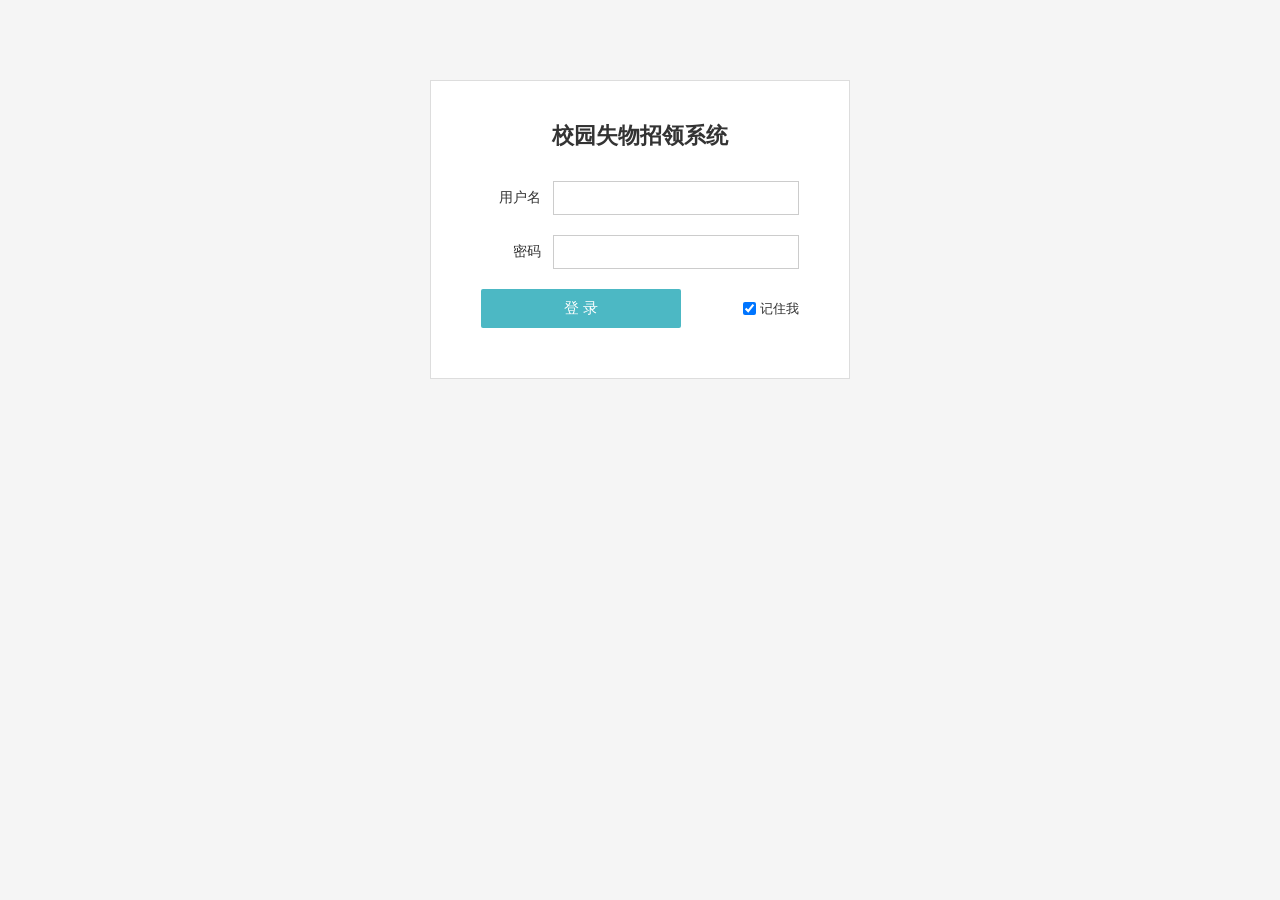
==== frontend/index.html @ 3dfe8f0b "部分完成代码" ====
<!DOCTYPE html>
<html lang="zh-CN">
<head>
  <meta charset="UTF-8" />
  <meta name="viewport" content="width=device-width, initial-scale=1.0" />
  <title>校园失物招领系统</title>
  <link rel="stylesheet" href="./style.css" />
</head>
<body>
  <div id="app"></div>
  <script src="./api.js"></script>
  <script src="./router.js"></script>
  <script src="./layout.js"></script>
  <script src="./pages/login.js"></script>
  <script src="./pages/list.js"></script>
  <script src="./pages/detail.js"></script>
  <script src="./pages/publish.js"></script>
  <script src="./pages/myItems.js"></script>
  <script src="./pages/myClaims.js"></script>
  <script src="./pages/admin.js"></script>
  <script src="./pages/superAdmin.js"></script>
  <script src="./app.js"></script>
</body>
</html>
---- frontend/style.css ----
* { box-sizing: border-box; margin: 0; padding: 0; }
body { font-family: 'Microsoft YaHei', Arial, sans-serif; background: #fff; color: #333; min-height: 100vh; }

/* ---- Top bar (user info + logout) ---- */
.topbar { padding: 10px 20px; font-size: 14px; border-bottom: 1px solid #e0e0e0; }
.topbar .logout { color: #4cb8c4; cursor: pointer; margin-left: 16px; text-decoration: none; }
.topbar .logout:hover { text-decoration: underline; }

/* ---- Layout: sidebar + main ---- */
.layout { display: flex; min-height: calc(100vh - 42px); }

.sidebar { width: 110px; flex-shrink: 0; padding-top: 10px; border-right: 1px solid #e8e8e8; }
.sidebar .nav-item {
  display: block; width: 100%; padding: 14px 0; text-align: center;
  font-size: 14px; color: #333; background: #e8e8e8; border: none;
  cursor: pointer; margin-bottom: 6px; border-left: 4px solid transparent;
}
.sidebar .nav-item:hover { background: #d8d8d8; }
.sidebar .nav-item.active { background: #4cb8c4; color: #fff; border-left-color: #4cb8c4; }

.main { flex: 1; padding: 20px 30px; overflow-y: auto; }

/* ---- Login page ---- */
.login-page { display: flex; justify-content: center; align-items: flex-start; padding-top: 80px; min-height: 100vh; background: #f5f5f5; }
.login-box { background: #fff; border: 1px solid #ddd; padding: 40px 50px; width: 420px; }
.login-box h2 { text-align: center; font-size: 22px; margin-bottom: 30px; color: #333; }
.login-row { display: flex; align-items: center; margin-bottom: 20px; }
.login-row label { width: 60px; font-size: 14px; text-align: right; margin-right: 12px; }
.login-row input { flex: 1; padding: 8px 10px; border: 1px solid #ccc; font-size: 14px; }
.login-actions { display: flex; align-items: center; justify-content: space-between; margin-top: 20px; }
.btn-login { background: #4cb8c4; color: #fff; border: none; padding: 10px 0; width: 200px; font-size: 15px; cursor: pointer; border-radius: 2px; }
.btn-login:hover { background: #3aa8b4; }
.remember { display: flex; align-items: center; gap: 4px; font-size: 13px; }
.remember input { width: auto; }

/* ---- Change password page ---- */
.changepwd-page { display: flex; justify-content: center; align-items: flex-start; padding-top: 40px; min-height: 100vh; background: #f5f5f5; }
.changepwd-box { background: #fff; border: 1px solid #ddd; padding: 40px 50px; width: 500px; position: relative; }
.changepwd-box h2 { text-align: center; font-size: 22px; margin-bottom: 30px; }
.changepwd-box .exit-icon { position: absolute; top: 16px; right: 16px; font-size: 24px; cursor: pointer; }

/* ---- Buttons ---- */
.btn-primary { background: #4cb8c4; color: #fff; border: none; padding: 10px 40px; font-size: 14px; cursor: pointer; border-radius: 2px; }
.btn-primary:hover { background: #3aa8b4; }
.btn-outline { background: #fff; color: #333; border: 1px solid #ccc; padding: 8px 24px; font-size: 13px; cursor: pointer; }
.btn-outline:hover { background: #f5f5f5; }
.btn-danger { background: #fff; color: #333; border: 1px solid #ccc; padding: 6px 16px; font-size: 12px; cursor: pointer; }
.btn-danger:hover { background: #f0f0f0; }
.btn-sm { padding: 6px 14px; font-size: 12px; border: 1px solid #ccc; background: #fff; cursor: pointer; }
.btn-sm:hover { background: #f0f0f0; }

/* ---- Tab bar ---- */
.tab-bar { display: flex; gap: 0; margin-bottom: 20px; justify-content: center; }
.tab-btn { padding: 10px 30px; font-size: 14px; cursor: pointer; border: 1px solid #ccc; background: #fff; color: #333; }
.tab-btn.active { background: #4cb8c4; color: #fff; border-color: #4cb8c4; }

/* ---- Filter bar ---- */
.filter-bar { display: flex; gap: 8px; margin-bottom: 16px; flex-wrap: wrap; align-items: center; font-size: 13px; }
.filter-bar label { margin-right: 2px; }
.filter-bar select, .filter-bar input { padding: 4px 8px; border: 1px solid #ccc; font-size: 13px; }
.filter-bar input[type="text"] { width: 120px; }
.search-icon { font-size: 18px; cursor: pointer; margin-left: 4px; }

/* ---- Item card (list view like design) ---- */
.item-card-row {
  border: 1px solid #ddd; padding: 16px 20px; margin-bottom: 12px;
  display: flex; gap: 20px; position: relative; cursor: pointer;
}
.item-card-row:hover { background: #fafafa; }
.item-card-row .card-left { flex: 1; }
.item-card-row .card-right-wrap { display: flex; flex-direction: column; align-items: flex-end; gap: 6px; }
.card-images { display: flex; gap: 12px; }
.card-images img { width: 100px; height: 80px; object-fit: cover; border: 1px solid #ddd; background: #f0f0f0; }
.card-images .img-placeholder { width: 100px; height: 80px; background: #e8e8e8; display: flex; align-items: center; justify-content: center; color: #aaa; font-size: 12px; }
.item-type-label { font-weight: 700; font-size: 14px; margin-bottom: 6px; }
.item-status { font-weight: 700; font-size: 15px; text-align: center; }
.item-info { font-size: 13px; line-height: 1.8; }
.item-info span { margin-right: 8px; }
.card-time { font-size: 12px; color: #888; text-align: right; }

/* ---- Detail page ---- */
.detail-page { max-width: 900px; }
.detail-page .back-arrow { font-size: 28px; cursor: pointer; margin-bottom: 10px; display: inline-block; }
.detail-header { display: flex; justify-content: space-between; margin-bottom: 10px; }
.detail-box { border: 1px solid #ddd; padding: 20px; }
.detail-box .info-line { font-size: 14px; line-height: 2; }
.detail-box .info-line b { margin-right: 8px; }
.detail-images { display: flex; gap: 16px; margin-top: 16px; flex-wrap: wrap; }
.detail-images img { width: 200px; height: 160px; object-fit: cover; border: 1px solid #ddd; }
.detail-images .img-placeholder { width: 200px; height: 160px; background: #e8e8e8; }
.reject-box { background: #fff3cd; padding: 10px; margin-left: 20px; font-size: 13px; }

/* ---- Publish form ---- */
.publish-form { max-width: 600px; }
.publish-form .back-arrow { font-size: 28px; cursor: pointer; margin-bottom: 10px; display: inline-block; }
.form-group { margin-bottom: 16px; }
.form-group label { display: block; font-size: 14px; font-weight: 700; margin-bottom: 6px; }
.form-group label .req { color: red; }
.form-group input, .form-group select, .form-group textarea {
  width: 280px; padding: 8px 10px; border: 1px solid #ccc; font-size: 14px;
}
.form-group textarea { width: 380px; min-height: 150px; resize: vertical; }
.form-actions { display: flex; gap: 20px; margin-top: 20px; }
.upload-area { width: 80px; height: 80px; border: 1px dashed #ccc; display: flex; align-items: center; justify-content: center; font-size: 28px; color: #aaa; cursor: pointer; background: #f8f8f8; }

/* ---- Publish choose page ---- */
.choose-box { border: 1px solid #ddd; padding: 60px 40px; max-width: 600px; margin: 40px auto; text-align: center; }
.choose-box h2 { margin-bottom: 40px; font-size: 20px; }
.choose-btn { display: block; width: 360px; margin: 0 auto 20px; padding: 14px; background: #4cb8c4; color: #fff; border: none; font-size: 16px; cursor: pointer; border-radius: 2px; }
.choose-btn:hover { background: #3aa8b4; }

/* ---- Pager ---- */
.pager { display: flex; justify-content: center; align-items: center; gap: 4px; margin-top: 20px; padding-bottom: 20px; }
.pager button, .pager span.pg-num {
  padding: 4px 10px; border: 1px solid #ccc; background: #fff; cursor: pointer; font-size: 13px;
}
.pager span.pg-num.active { border-color: #4cb8c4; color: #4cb8c4; }
.pager .pg-arrow { font-size: 16px; }

/* ---- Announcement card ---- */
.anno-card { border: 1px solid #ddd; padding: 16px 20px; margin-bottom: 12px; position: relative; }
.anno-card h3 { font-size: 16px; text-align: center; margin-bottom: 8px; }
.anno-card p { font-size: 14px; line-height: 1.6; }
.anno-card .anno-time { font-size: 12px; color: #888; text-align: right; margin-top: 6px; }
.anno-card .card-dots { position: absolute; top: 10px; right: 10px; }

/* ---- Admin review card ---- */
.review-card { border: 1px solid #4cb8c4; padding: 20px; margin-bottom: 16px; }
.review-card .info-line { font-size: 13px; line-height: 1.8; }
.review-images { display: flex; gap: 12px; margin: 12px 0; }
.review-images img, .review-images .img-placeholder { width: 140px; height: 110px; object-fit: cover; border: 1px solid #ddd; background: #e8e8e8; }
.review-actions { display: flex; gap: 30px; justify-content: center; margin-top: 12px; }

/* ---- Manage item card ---- */
.manage-card { border: 1px solid #ddd; padding: 16px 20px; margin-bottom: 16px; }
.manage-card .days-info { background: #f5f5f5; padding: 8px 12px; margin-top: 8px; font-size: 13px; }
.manage-card .manage-actions { text-align: right; margin-top: 8px; }

.item-actions { display: flex; justify-content: flex-end; margin: -4px 0 14px; padding-right: 10px; }
.complaint-card { border: 1px solid #ddd; padding: 16px 20px; margin-bottom: 16px; }
.complaint-main { display: flex; gap: 20px; align-items: flex-start; }
.complaint-info { font-size: 13px; line-height: 1.8; flex: 1; }
.complaint-images { display: flex; gap: 12px; flex-wrap: wrap; }
.complaint-images img, .complaint-images .img-placeholder { width: 120px; height: 90px; object-fit: cover; border: 1px solid #ddd; background: #e8e8e8; display: flex; align-items: center; justify-content: center; color: #aaa; font-size: 12px; }
.complaint-actions { display: flex; gap: 60px; justify-content: center; margin-top: 12px; }
.notify-card { border: 1px solid #ddd; padding: 16px 20px; margin-bottom: 12px; }
.notify-content { font-size: 14px; line-height: 1.8; }
.notify-time { font-size: 12px; color: #888; text-align: right; margin-top: 8px; }
.param-card { border: 1px solid #ddd; padding: 16px 20px; margin-bottom: 16px; display: flex; justify-content: space-between; align-items: center; }
.param-left { max-width: 70%; }
.param-title { font-weight: bold; margin-bottom: 6px; }

/* ---- Stats ---- */
.stats-box { background: #e8e8e8; padding: 20px; margin-bottom: 20px; }
.stats-box p { font-size: 14px; line-height: 2; }
.stats-charts { display: grid; grid-template-columns: 1fr 1fr; gap: 20px; }
.chart-placeholder { background: #e8e8e8; padding: 20px; min-height: 200px; text-align: center; font-size: 14px; color: #666; }

/* ---- Account list ---- */
.account-card { border: 1px solid #ddd; padding: 16px 20px; margin-bottom: 12px; display: flex; justify-content: space-between; align-items: center; }
.account-card .account-info { font-size: 14px; line-height: 1.8; }
.account-card .account-info b { margin-right: 8px; }

/* ---- Modal ---- */
.modal-overlay { position: fixed; top: 0; left: 0; right: 0; bottom: 0; background: rgba(0,0,0,.3); display: flex; justify-content: center; align-items: center; z-index: 100; }
.modal-overlay.hidden { display: none; }
.modal-box { background: #fff; border: 1px solid #ddd; padding: 30px; min-width: 360px; position: relative; }
.modal-box h3 { text-align: center; margin-bottom: 20px; font-size: 18px; }
.modal-box .close-btn { position: absolute; top: 10px; right: 14px; font-size: 22px; cursor: pointer; }
.modal-row { display: flex; align-items: center; margin-bottom: 14px; }
.modal-row label { width: 70px; font-size: 14px; font-weight: 700; text-align: right; margin-right: 10px; }
.modal-row input, .modal-row select { flex: 1; padding: 6px 8px; border: 1px solid #ccc; font-size: 14px; }

/* ---- Messages ---- */
.msg { margin-top: 10px; font-size: 13px; }
.msg-ok { color: #27ae60; }
.msg-err { color: #e74c3c; }
.empty { text-align: center; color: #aaa; padding: 40px 0; }
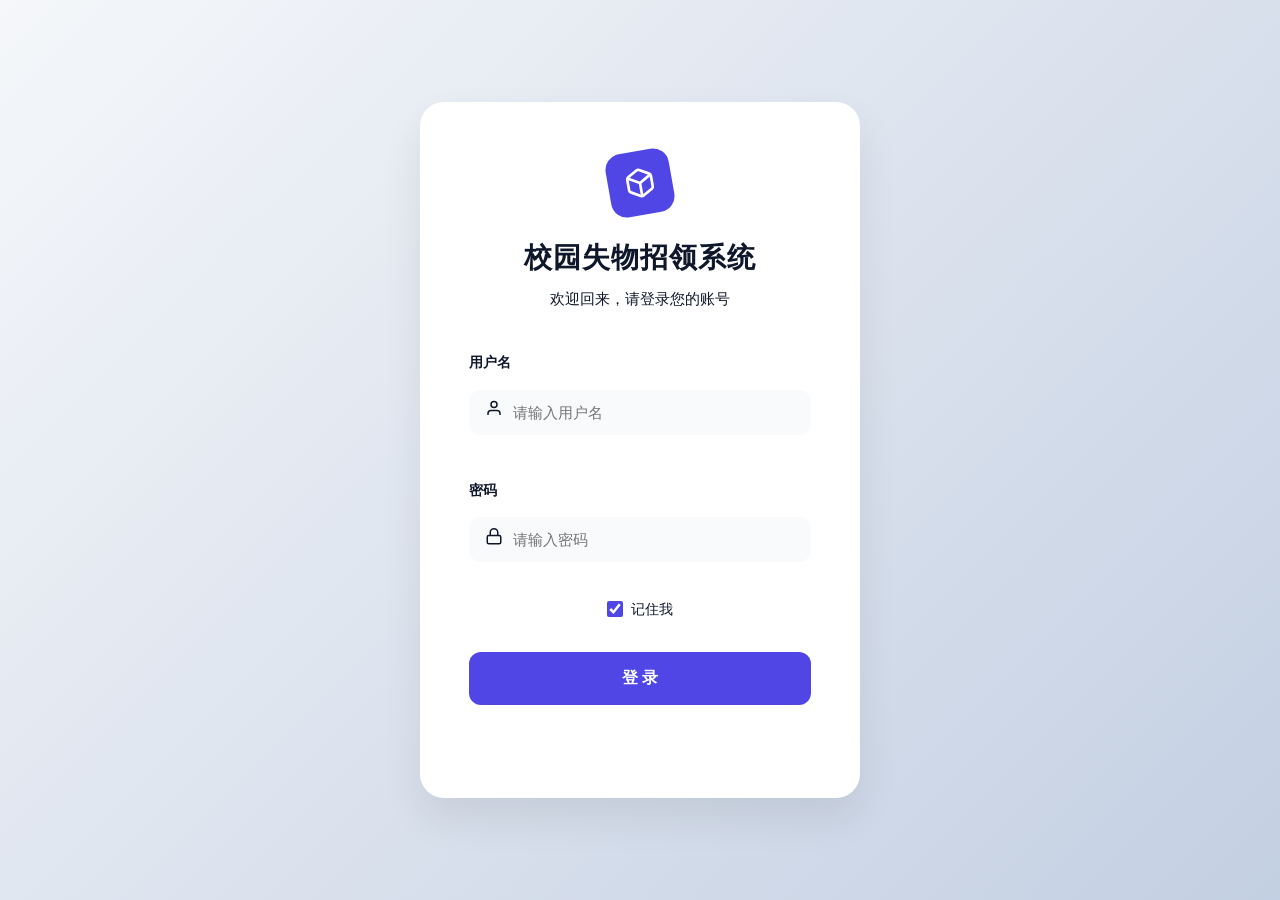
==== commit 51ee0087: "ui优化" ====
--- a/frontend/index.html
+++ b/frontend/index.html
@@ -4,6 +4,9 @@
   <meta charset="UTF-8" />
   <meta name="viewport" content="width=device-width, initial-scale=1.0" />
   <title>校园失物招领系统</title>
+  <link rel="preconnect" href="https://fonts.googleapis.com">
+  <link rel="preconnect" href="https://fonts.gstatic.com" crossorigin>
+  <link href="https://fonts.googleapis.com/css2?family=Inter:wght@400;500;600;700&display=swap" rel="stylesheet">
   <link rel="stylesheet" href="./style.css" />
 </head>
 <body>
--- a/frontend/style.css
+++ b/frontend/style.css
@@ -1,178 +1,1000 @@
+/* Modern UI/UX Pro Max Styles */
+:root {
+  --primary: #4f46e5; /* Indigo 600 */
+  --primary-hover: #4338ca; /* Indigo 700 */
+  --primary-light: #e0e7ff; /* Indigo 100 */
+  --bg-color: #f8fafc; /* Slate 50 */
+  --surface: #ffffff;
+  --text-main: #0f172a; /* Slate 900 */
+  --text-muted: #64748b; /* Slate 500 */
+  --border: #e2e8f0; /* Slate 200 */
+  --danger: #ef4444;
+  --danger-hover: #dc2626;
+  --success: #10b981;
+  --warning: #f59e0b;
+  --radius-sm: 6px;
+  --radius-md: 12px;
+  --radius-lg: 16px;
+  --shadow-sm: 0 1px 2px 0 rgb(0 0 0 / 0.05);
+  --shadow-md: 0 4px 6px -1px rgb(0 0 0 / 0.1), 0 2px 4px -2px rgb(0 0 0 / 0.1);
+  --shadow-lg: 0 10px 15px -3px rgb(0 0 0 / 0.1), 0 4px 6px -4px rgb(0 0 0 / 0.1);
+  --transition: all 0.2s cubic-bezier(0.4, 0, 0.2, 1);
+  --font-sans: 'Inter', 'Microsoft YaHei', -apple-system, BlinkMacSystemFont, sans-serif;
+}
+
 * { box-sizing: border-box; margin: 0; padding: 0; }
-body { font-family: 'Microsoft YaHei', Arial, sans-serif; background: #fff; color: #333; min-height: 100vh; }
-
-/* ---- Top bar (user info + logout) ---- */
-.topbar { padding: 10px 20px; font-size: 14px; border-bottom: 1px solid #e0e0e0; }
-.topbar .logout { color: #4cb8c4; cursor: pointer; margin-left: 16px; text-decoration: none; }
-.topbar .logout:hover { text-decoration: underline; }
-
-/* ---- Layout: sidebar + main ---- */
-.layout { display: flex; min-height: calc(100vh - 42px); }
-
-.sidebar { width: 110px; flex-shrink: 0; padding-top: 10px; border-right: 1px solid #e8e8e8; }
+body { 
+  font-family: var(--font-sans); 
+  background: var(--bg-color);
+  background-image: radial-gradient(at 0% 0%, hsla(253,16%,7%,0.03) 0, transparent 50%), radial-gradient(at 50% 0%, hsla(225,39%,30%,0.03) 0, transparent 50%), radial-gradient(at 100% 0%, hsla(339,49%,30%,0.03) 0, transparent 50%);
+  color: var(--text-main); 
+  min-height: 100vh; 
+  line-height: 1.6;
+  -webkit-font-smoothing: antialiased;
+}
+
+/* ---- Top bar ---- */
+.topbar { 
+  padding: 16px 32px; 
+  font-size: 15px; 
+  background: rgba(255, 255, 255, 0.8);
+  backdrop-filter: blur(12px);
+  -webkit-backdrop-filter: blur(12px);
+  border-bottom: 1px solid var(--border); 
+  display: flex;
+  justify-content: flex-end;
+  align-items: center;
+  box-shadow: var(--shadow-sm);
+  position: sticky;
+  top: 0;
+  z-index: 40;
+}
+.topbar .logout { 
+  color: var(--danger); 
+  cursor: pointer; 
+  margin-left: 24px; 
+  text-decoration: none; 
+  font-weight: 500;
+  transition: var(--transition);
+  padding: 6px 12px;
+  border-radius: var(--radius-sm);
+}
+.topbar .logout:hover { 
+  background: #fee2e2;
+}
+
+/* ---- Layout ---- */
+.layout { display: flex; min-height: calc(100vh - 57px); }
+
+.sidebar { 
+  width: 240px; 
+  flex-shrink: 0; 
+  padding: 24px 16px; 
+  background: var(--surface);
+  border-right: 1px solid var(--border); 
+  display: flex;
+  flex-direction: column;
+  gap: 8px;
+}
 .sidebar .nav-item {
-  display: block; width: 100%; padding: 14px 0; text-align: center;
-  font-size: 14px; color: #333; background: #e8e8e8; border: none;
-  cursor: pointer; margin-bottom: 6px; border-left: 4px solid transparent;
-}
-.sidebar .nav-item:hover { background: #d8d8d8; }
-.sidebar .nav-item.active { background: #4cb8c4; color: #fff; border-left-color: #4cb8c4; }
-
-.main { flex: 1; padding: 20px 30px; overflow-y: auto; }
+  display: flex; 
+  align-items: center;
+  width: 100%; 
+  padding: 14px 18px; 
+  text-align: left;
+  font-size: 15px; 
+  font-weight: 600;
+  color: var(--text-muted); 
+  background: transparent; 
+  border: none;
+  border-radius: var(--radius-md);
+  cursor: pointer; 
+  transition: all 0.2s ease;
+}
+.sidebar .nav-item:hover { 
+  background: var(--bg-color); 
+  color: var(--text-main);
+  transform: translateX(4px);
+}
+.sidebar .nav-item.active { 
+  background: var(--primary-light); 
+  color: var(--primary); 
+  box-shadow: inset 3px 0 0 var(--primary);
+}
+
+.main { 
+  flex: 1; 
+  padding: 32px 48px; 
+  overflow-y: auto; 
+  max-width: 1200px;
+  margin: 0 auto;
+  width: 100%;
+  animation: fadeIn 0.4s ease-out;
+}
+
+@keyframes fadeIn {
+  from { opacity: 0; transform: translateY(8px); }
+  to { opacity: 1; transform: translateY(0); }
+}
 
 /* ---- Login page ---- */
-.login-page { display: flex; justify-content: center; align-items: flex-start; padding-top: 80px; min-height: 100vh; background: #f5f5f5; }
-.login-box { background: #fff; border: 1px solid #ddd; padding: 40px 50px; width: 420px; }
-.login-box h2 { text-align: center; font-size: 22px; margin-bottom: 30px; color: #333; }
-.login-row { display: flex; align-items: center; margin-bottom: 20px; }
-.login-row label { width: 60px; font-size: 14px; text-align: right; margin-right: 12px; }
-.login-row input { flex: 1; padding: 8px 10px; border: 1px solid #ccc; font-size: 14px; }
-.login-actions { display: flex; align-items: center; justify-content: space-between; margin-top: 20px; }
-.btn-login { background: #4cb8c4; color: #fff; border: none; padding: 10px 0; width: 200px; font-size: 15px; cursor: pointer; border-radius: 2px; }
-.btn-login:hover { background: #3aa8b4; }
-.remember { display: flex; align-items: center; gap: 4px; font-size: 13px; }
-.remember input { width: auto; }
-
-/* ---- Change password page ---- */
-.changepwd-page { display: flex; justify-content: center; align-items: flex-start; padding-top: 40px; min-height: 100vh; background: #f5f5f5; }
-.changepwd-box { background: #fff; border: 1px solid #ddd; padding: 40px 50px; width: 500px; position: relative; }
-.changepwd-box h2 { text-align: center; font-size: 22px; margin-bottom: 30px; }
-.changepwd-box .exit-icon { position: absolute; top: 16px; right: 16px; font-size: 24px; cursor: pointer; }
+.login-page, .changepwd-page { 
+  display: flex; 
+  justify-content: center; 
+  align-items: center; 
+  min-height: 100vh; 
+  background: radial-gradient(circle at 50% 0%, #e0e7ff 0%, #f8fafc 60%);
+}
+.login-box, .changepwd-box { 
+  background: rgba(255, 255, 255, 0.9); 
+  backdrop-filter: blur(16px);
+  -webkit-backdrop-filter: blur(16px);
+  border: 1px solid rgba(255, 255, 255, 0.5); 
+  padding: 48px; 
+  width: 100%;
+  max-width: 440px; 
+  border-radius: 24px;
+  box-shadow: 0 25px 50px -12px rgba(0, 0, 0, 0.1), 0 0 0 1px rgba(0,0,0,0.02);
+  position: relative;
+  animation: scaleUp 0.5s cubic-bezier(0.16, 1, 0.3, 1) forwards;
+}
+
+@keyframes scaleUp {
+  from { opacity: 0; transform: scale(0.95) translateY(10px); }
+  to { opacity: 1; transform: scale(1) translateY(0); }
+}
+
+.login-box h2, .changepwd-box h2 { 
+  text-align: center; 
+  font-size: 32px; 
+  font-weight: 800;
+  margin-bottom: 32px; 
+  color: var(--text-main); 
+  letter-spacing: -0.03em;
+}
+.login-row { 
+  display: flex; 
+  flex-direction: column; 
+  margin-bottom: 20px; 
+}
+.login-row label { 
+  font-size: 14px; 
+  font-weight: 500;
+  margin-bottom: 8px; 
+  color: var(--text-main);
+}
+.login-row input { 
+  width: 100%; 
+  padding: 12px 16px; 
+  border: 1px solid var(--border); 
+  border-radius: var(--radius-sm);
+  font-size: 15px; 
+  transition: var(--transition);
+  outline: none;
+}
+.login-row input:focus {
+  border-color: var(--primary);
+  box-shadow: 0 0 0 3px var(--primary-light);
+}
+.login-actions { 
+  display: flex; 
+  flex-direction: column;
+  gap: 16px;
+  margin-top: 32px; 
+}
+.btn-login { 
+  background: var(--primary); 
+  color: #fff; 
+  border: none; 
+  padding: 14px; 
+  width: 100%; 
+  font-size: 16px; 
+  font-weight: 600;
+  cursor: pointer; 
+  border-radius: var(--radius-sm); 
+  transition: var(--transition);
+  box-shadow: var(--shadow-sm);
+}
+.btn-login:hover { 
+  background: var(--primary-hover); 
+  transform: translateY(-1px);
+  box-shadow: var(--shadow-md);
+}
+.remember { 
+  display: flex; 
+  align-items: center; 
+  gap: 8px; 
+  font-size: 14px; 
+  color: var(--text-muted);
+}
+.remember input { 
+  width: 16px;
+  height: 16px;
+  accent-color: var(--primary);
+  cursor: pointer;
+}
+
+.changepwd-box .exit-icon { 
+  position: absolute; 
+  top: 20px; 
+  right: 20px; 
+  font-size: 24px; 
+  cursor: pointer; 
+  color: var(--text-muted);
+  transition: var(--transition);
+}
+.changepwd-box .exit-icon:hover {
+  color: var(--text-main);
+}
 
 /* ---- Buttons ---- */
-.btn-primary { background: #4cb8c4; color: #fff; border: none; padding: 10px 40px; font-size: 14px; cursor: pointer; border-radius: 2px; }
-.btn-primary:hover { background: #3aa8b4; }
-.btn-outline { background: #fff; color: #333; border: 1px solid #ccc; padding: 8px 24px; font-size: 13px; cursor: pointer; }
-.btn-outline:hover { background: #f5f5f5; }
-.btn-danger { background: #fff; color: #333; border: 1px solid #ccc; padding: 6px 16px; font-size: 12px; cursor: pointer; }
-.btn-danger:hover { background: #f0f0f0; }
-.btn-sm { padding: 6px 14px; font-size: 12px; border: 1px solid #ccc; background: #fff; cursor: pointer; }
-.btn-sm:hover { background: #f0f0f0; }
+.btn-primary { 
+  background: var(--primary); 
+  color: #fff; 
+  border: none; 
+  padding: 12px 28px; 
+  font-size: 15px; 
+  font-weight: 600;
+  cursor: pointer; 
+  border-radius: var(--radius-md); 
+  transition: all 0.2s ease;
+  box-shadow: 0 2px 4px rgba(79, 70, 229, 0.2);
+}
+.btn-primary:hover { 
+  background: var(--primary-hover); 
+  transform: translateY(-2px);
+  box-shadow: 0 4px 8px rgba(79, 70, 229, 0.3);
+}
+.btn-primary:active {
+  transform: translateY(0);
+  box-shadow: 0 2px 4px rgba(79, 70, 229, 0.2);
+}
+.btn-outline { 
+  background: var(--surface); 
+  color: var(--text-main); 
+  border: 1px solid var(--border); 
+  padding: 12px 28px; 
+  font-size: 15px; 
+  font-weight: 600;
+  cursor: pointer; 
+  border-radius: var(--radius-md);
+  transition: all 0.2s ease;
+  box-shadow: var(--shadow-sm);
+}
+.btn-outline:hover { 
+  background: var(--bg-color); 
+  border-color: #cbd5e1;
+  transform: translateY(-1px);
+  box-shadow: var(--shadow-md);
+}
+.btn-outline:active {
+  transform: translateY(0);
+  box-shadow: var(--shadow-sm);
+}
+.btn-danger { 
+  background: var(--surface); 
+  color: var(--danger); 
+  border: 1px solid var(--danger); 
+  padding: 10px 20px; 
+  font-size: 14px; 
+  font-weight: 600;
+  cursor: pointer; 
+  border-radius: var(--radius-md);
+  transition: all 0.2s ease;
+}
+.btn-danger:hover { 
+  background: var(--danger); 
+  color: #fff;
+  transform: translateY(-1px);
+  box-shadow: 0 4px 6px rgba(239, 68, 68, 0.2);
+}
+.btn-sm { 
+  padding: 8px 16px; 
+  font-size: 13px; 
+  font-weight: 600;
+  border: 1px solid var(--border); 
+  background: var(--surface); 
+  border-radius: var(--radius-md);
+  cursor: pointer; 
+  transition: all 0.2s ease;
+  box-shadow: var(--shadow-sm);
+}
+.btn-sm:hover { 
+  background: var(--bg-color); 
+  border-color: #cbd5e1;
+  transform: translateY(-1px);
+  box-shadow: var(--shadow-md);
+}
 
 /* ---- Tab bar ---- */
-.tab-bar { display: flex; gap: 0; margin-bottom: 20px; justify-content: center; }
-.tab-btn { padding: 10px 30px; font-size: 14px; cursor: pointer; border: 1px solid #ccc; background: #fff; color: #333; }
-.tab-btn.active { background: #4cb8c4; color: #fff; border-color: #4cb8c4; }
+.tab-bar { 
+  display: flex; 
+  gap: 8px; 
+  margin-bottom: 32px; 
+  border-bottom: 1px solid var(--border);
+  padding-bottom: 1px;
+}
+.tab-btn { 
+  padding: 12px 24px; 
+  font-size: 15px; 
+  font-weight: 500;
+  cursor: pointer; 
+  border: none; 
+  background: transparent; 
+  color: var(--text-muted); 
+  border-bottom: 2px solid transparent;
+  transition: var(--transition);
+  margin-bottom: -1px;
+}
+.tab-btn:hover {
+  color: var(--text-main);
+}
+.tab-btn.active { 
+  color: var(--primary); 
+  border-bottom-color: var(--primary); 
+}
 
 /* ---- Filter bar ---- */
-.filter-bar { display: flex; gap: 8px; margin-bottom: 16px; flex-wrap: wrap; align-items: center; font-size: 13px; }
-.filter-bar label { margin-right: 2px; }
-.filter-bar select, .filter-bar input { padding: 4px 8px; border: 1px solid #ccc; font-size: 13px; }
-.filter-bar input[type="text"] { width: 120px; }
-.search-icon { font-size: 18px; cursor: pointer; margin-left: 4px; }
-
-/* ---- Item card (list view like design) ---- */
+.filter-bar { 
+  display: flex; 
+  gap: 16px; 
+  margin-bottom: 24px; 
+  flex-wrap: wrap; 
+  align-items: center; 
+  background: var(--surface);
+  padding: 20px 24px;
+  border-radius: var(--radius-lg);
+  box-shadow: var(--shadow-sm);
+  border: 1px solid var(--border);
+}
+.filter-bar label { 
+  font-size: 14px;
+  font-weight: 600;
+  color: var(--text-main);
+}
+.filter-bar select, .filter-bar input { 
+  padding: 10px 14px; 
+  border: 1px solid var(--border); 
+  border-radius: var(--radius-md);
+  font-size: 14px; 
+  outline: none;
+  transition: all 0.2s ease;
+  background: var(--surface);
+  box-shadow: inset 0 1px 2px rgba(0,0,0,0.02);
+}
+.filter-bar select:focus, .filter-bar input:focus {
+  border-color: var(--primary);
+  box-shadow: 0 0 0 3px var(--primary-light), inset 0 1px 2px rgba(0,0,0,0.02);
+}
+.filter-bar select:focus, .filter-bar input:focus {
+  border-color: var(--primary);
+  box-shadow: 0 0 0 3px var(--primary-light);
+}
+.filter-bar input[type="text"] { 
+  width: 200px; 
+}
+.search-icon { 
+  font-size: 20px; 
+  cursor: pointer; 
+  color: var(--text-muted);
+  transition: var(--transition);
+  padding: 4px;
+}
+.search-icon:hover {
+  color: var(--primary);
+}
+
+/* ---- Item card ---- */
 .item-card-row {
-  border: 1px solid #ddd; padding: 16px 20px; margin-bottom: 12px;
-  display: flex; gap: 20px; position: relative; cursor: pointer;
-}
-.item-card-row:hover { background: #fafafa; }
-.item-card-row .card-left { flex: 1; }
-.item-card-row .card-right-wrap { display: flex; flex-direction: column; align-items: flex-end; gap: 6px; }
+  background: var(--surface);
+  border: 1px solid var(--border); 
+  border-radius: var(--radius-lg);
+  padding: 24px; 
+  margin-bottom: 20px;
+  display: flex; 
+  gap: 24px; 
+  position: relative; 
+  cursor: pointer;
+  transition: all 0.3s cubic-bezier(0.4, 0, 0.2, 1);
+  box-shadow: var(--shadow-sm);
+  overflow: hidden;
+}
+.item-card-row::before {
+  content: '';
+  position: absolute;
+  top: 0; left: 0; width: 4px; height: 100%;
+  background: var(--primary);
+  opacity: 0;
+  transition: opacity 0.3s ease;
+}
+.item-card-row:hover { 
+  transform: translateY(-4px);
+  box-shadow: var(--shadow-lg);
+  border-color: var(--primary-light);
+}
+.item-card-row:hover::before {
+  opacity: 1;
+}
+.item-card-row .card-left { flex: 1; display: flex; flex-direction: column; justify-content: center; }
+.item-card-row .card-right-wrap { 
+  display: flex; 
+  flex-direction: column; 
+  align-items: flex-end; 
+  justify-content: space-between;
+}
 .card-images { display: flex; gap: 12px; }
-.card-images img { width: 100px; height: 80px; object-fit: cover; border: 1px solid #ddd; background: #f0f0f0; }
-.card-images .img-placeholder { width: 100px; height: 80px; background: #e8e8e8; display: flex; align-items: center; justify-content: center; color: #aaa; font-size: 12px; }
-.item-type-label { font-weight: 700; font-size: 14px; margin-bottom: 6px; }
-.item-status { font-weight: 700; font-size: 15px; text-align: center; }
-.item-info { font-size: 13px; line-height: 1.8; }
-.item-info span { margin-right: 8px; }
-.card-time { font-size: 12px; color: #888; text-align: right; }
+.card-images img { 
+  width: 140px; 
+  height: 105px; 
+  object-fit: cover; 
+  border-radius: var(--radius-md);
+  border: 1px solid var(--border); 
+  transition: transform 0.3s ease;
+}
+.item-card-row:hover .card-images img {
+  transform: scale(1.03);
+}
+.card-images .img-placeholder { 
+  width: 140px; 
+  height: 105px; 
+  background: var(--bg-color); 
+  border-radius: var(--radius-md);
+  display: flex; 
+  align-items: center; 
+  justify-content: center; 
+  color: var(--text-muted); 
+  font-size: 13px; 
+  border: 1px dashed var(--border);
+}
+.item-type-label { 
+  font-weight: 700; 
+  font-size: 20px; 
+  margin-bottom: 12px; 
+  color: var(--text-main);
+  letter-spacing: -0.02em;
+}
+.item-status { 
+  font-weight: 600; 
+  font-size: 13px; 
+  padding: 6px 14px;
+  border-radius: 999px;
+  background: var(--bg-color);
+  color: var(--text-muted);
+  display: inline-block;
+  margin-bottom: 12px;
+  border: 1px solid var(--border);
+}
+.item-info { 
+  font-size: 15px; 
+  line-height: 1.8; 
+  color: var(--text-muted);
+  margin-bottom: 8px;
+}
+.item-info div {
+  margin-bottom: 4px;
+}
+.item-info b {
+  color: var(--text-main);
+  font-weight: 500;
+}
+.item-info span { 
+  margin-right: 16px; 
+  display: inline-flex;
+  align-items: center;
+}
+.card-time { 
+  font-size: 13px; 
+  color: var(--text-muted); 
+}
 
 /* ---- Detail page ---- */
-.detail-page { max-width: 900px; }
-.detail-page .back-arrow { font-size: 28px; cursor: pointer; margin-bottom: 10px; display: inline-block; }
-.detail-header { display: flex; justify-content: space-between; margin-bottom: 10px; }
-.detail-box { border: 1px solid #ddd; padding: 20px; }
-.detail-box .info-line { font-size: 14px; line-height: 2; }
-.detail-box .info-line b { margin-right: 8px; }
-.detail-images { display: flex; gap: 16px; margin-top: 16px; flex-wrap: wrap; }
-.detail-images img { width: 200px; height: 160px; object-fit: cover; border: 1px solid #ddd; }
-.detail-images .img-placeholder { width: 200px; height: 160px; background: #e8e8e8; }
-.reject-box { background: #fff3cd; padding: 10px; margin-left: 20px; font-size: 13px; }
+.detail-page { max-width: 800px; margin: 0 auto; }
+.detail-page .back-arrow { 
+  font-size: 24px; 
+  cursor: pointer; 
+  margin-bottom: 24px; 
+  display: inline-flex; 
+  align-items: center;
+  color: var(--text-muted);
+  transition: var(--transition);
+  padding: 8px;
+  border-radius: 50%;
+  background: var(--surface);
+  border: 1px solid var(--border);
+  box-shadow: var(--shadow-sm);
+}
+.detail-page .back-arrow:hover {
+  color: var(--text-main);
+  background: var(--bg-color);
+}
+.detail-header { 
+  display: flex; 
+  justify-content: space-between; 
+  align-items: center;
+  margin-bottom: 24px; 
+}
+.detail-box { 
+  background: var(--surface);
+  border: 1px solid var(--border); 
+  border-radius: var(--radius-lg);
+  padding: 40px; 
+  box-shadow: var(--shadow-md);
+}
+.detail-box .info-line { 
+  font-size: 16px; 
+  line-height: 2; 
+  color: var(--text-main);
+  border-bottom: 1px solid var(--bg-color);
+  padding: 12px 0;
+  display: flex;
+}
+.detail-box .info-line:last-child { border-bottom: none; }
+.detail-box .info-line b { 
+  margin-right: 16px; 
+  color: var(--text-muted);
+  font-weight: 500;
+  display: inline-block;
+  width: 100px;
+  flex-shrink: 0;
+}
+.detail-images { 
+  display: flex; 
+  gap: 16px; 
+  margin-top: 24px; 
+  flex-wrap: wrap; 
+}
+.detail-images img { 
+  width: 220px; 
+  height: 165px; 
+  object-fit: cover; 
+  border-radius: var(--radius-md);
+  border: 1px solid var(--border); 
+  box-shadow: var(--shadow-sm);
+  transition: transform 0.3s ease, box-shadow 0.3s ease;
+}
+.detail-images img:hover {
+  transform: translateY(-4px);
+  box-shadow: var(--shadow-md);
+}
+.detail-images .img-placeholder { 
+  width: 200px; 
+  height: 150px; 
+  background: var(--bg-color); 
+  border-radius: var(--radius-sm);
+  border: 1px dashed var(--border);
+  display: flex;
+  align-items: center;
+  justify-content: center;
+  color: var(--text-muted);
+}
+.reject-box { 
+  background: #fef2f2; 
+  border: 1px solid #fecaca;
+  color: #991b1b;
+  padding: 16px; 
+  border-radius: var(--radius-sm);
+  margin-top: 24px; 
+  font-size: 14px; 
+}
 
 /* ---- Publish form ---- */
-.publish-form { max-width: 600px; }
-.publish-form .back-arrow { font-size: 28px; cursor: pointer; margin-bottom: 10px; display: inline-block; }
-.form-group { margin-bottom: 16px; }
-.form-group label { display: block; font-size: 14px; font-weight: 700; margin-bottom: 6px; }
-.form-group label .req { color: red; }
+.publish-form { 
+  max-width: 720px; 
+  margin: 0 auto; 
+  background: var(--surface);
+  padding: 48px;
+  border-radius: 24px;
+  box-shadow: var(--shadow-md);
+  border: 1px solid var(--border);
+}
+.publish-form .back-arrow { 
+  font-size: 24px; 
+  cursor: pointer; 
+  margin-bottom: 32px; 
+  display: inline-flex; 
+  color: var(--text-muted);
+  padding: 8px;
+  border-radius: 50%;
+  background: var(--bg-color);
+  border: 1px solid var(--border);
+  transition: all 0.2s ease;
+}
+.publish-form .back-arrow:hover {
+  background: var(--surface);
+  color: var(--text-main);
+  transform: translateX(-4px);
+}
+.form-group { margin-bottom: 24px; }
+.form-group label { 
+  display: block; 
+  font-size: 14px; 
+  font-weight: 600; 
+  margin-bottom: 8px; 
+  color: var(--text-main);
+}
+.form-group label .req { color: var(--danger); margin-left: 4px; }
 .form-group input, .form-group select, .form-group textarea {
-  width: 280px; padding: 8px 10px; border: 1px solid #ccc; font-size: 14px;
-}
-.form-group textarea { width: 380px; min-height: 150px; resize: vertical; }
-.form-actions { display: flex; gap: 20px; margin-top: 20px; }
-.upload-area { width: 80px; height: 80px; border: 1px dashed #ccc; display: flex; align-items: center; justify-content: center; font-size: 28px; color: #aaa; cursor: pointer; background: #f8f8f8; }
+  width: 100%; 
+  padding: 14px 16px; 
+  border: 1px solid var(--border); 
+  border-radius: var(--radius-md);
+  font-size: 15px; 
+  font-family: inherit;
+  transition: all 0.2s ease;
+  outline: none;
+  background: var(--surface);
+  box-shadow: inset 0 1px 2px rgba(0,0,0,0.02);
+}
+.form-group input:focus, .form-group select:focus, .form-group textarea:focus {
+  border-color: var(--primary);
+  box-shadow: 0 0 0 4px var(--primary-light), inset 0 1px 2px rgba(0,0,0,0.02);
+}
+.form-group textarea { 
+  min-height: 160px; 
+  resize: vertical; 
+}
+.form-actions { 
+  display: flex; 
+  gap: 16px; 
+  margin-top: 32px; 
+  padding-top: 24px;
+  border-top: 1px solid var(--border);
+}
+.upload-area { 
+  width: 120px; 
+  height: 120px; 
+  border: 2px dashed var(--border); 
+  border-radius: var(--radius-md);
+  display: flex; 
+  align-items: center; 
+  justify-content: center; 
+  font-size: 36px; 
+  color: var(--text-muted); 
+  cursor: pointer; 
+  background: var(--bg-color); 
+  transition: all 0.2s ease;
+}
+.upload-area:hover {
+  border-color: var(--primary);
+  color: var(--primary);
+  background: var(--primary-light);
+  transform: translateY(-2px);
+}
 
 /* ---- Publish choose page ---- */
-.choose-box { border: 1px solid #ddd; padding: 60px 40px; max-width: 600px; margin: 40px auto; text-align: center; }
-.choose-box h2 { margin-bottom: 40px; font-size: 20px; }
-.choose-btn { display: block; width: 360px; margin: 0 auto 20px; padding: 14px; background: #4cb8c4; color: #fff; border: none; font-size: 16px; cursor: pointer; border-radius: 2px; }
-.choose-btn:hover { background: #3aa8b4; }
+.choose-box { 
+  background: var(--surface);
+  border: 1px solid var(--border); 
+  border-radius: 24px;
+  padding: 64px 48px; 
+  max-width: 500px; 
+  margin: 60px auto; 
+  text-align: center; 
+  box-shadow: var(--shadow-lg);
+  animation: scaleUp 0.4s cubic-bezier(0.16, 1, 0.3, 1) forwards;
+}
+.choose-box h2 { 
+  margin-bottom: 48px; 
+  font-size: 28px; 
+  font-weight: 800;
+  color: var(--text-main);
+  letter-spacing: -0.02em;
+}
+.choose-btn { 
+  display: block; 
+  width: 100%; 
+  margin: 0 auto 20px; 
+  padding: 18px; 
+  background: var(--surface); 
+  color: var(--text-main); 
+  border: 2px solid var(--border); 
+  font-size: 16px; 
+  font-weight: 600;
+  cursor: pointer; 
+  border-radius: var(--radius-md); 
+  transition: all 0.3s ease;
+}
+.choose-btn:hover { 
+  border-color: var(--primary);
+  color: var(--primary);
+  background: var(--primary-light);
+  transform: translateY(-4px);
+  box-shadow: 0 10px 15px -3px rgba(79, 70, 229, 0.1);
+}
 
 /* ---- Pager ---- */
-.pager { display: flex; justify-content: center; align-items: center; gap: 4px; margin-top: 20px; padding-bottom: 20px; }
+.pager { 
+  display: flex; 
+  justify-content: center; 
+  align-items: center; 
+  gap: 8px; 
+  margin-top: 32px; 
+  padding-bottom: 32px; 
+}
 .pager button, .pager span.pg-num {
-  padding: 4px 10px; border: 1px solid #ccc; background: #fff; cursor: pointer; font-size: 13px;
-}
-.pager span.pg-num.active { border-color: #4cb8c4; color: #4cb8c4; }
-.pager .pg-arrow { font-size: 16px; }
-
-/* ---- Announcement card ---- */
-.anno-card { border: 1px solid #ddd; padding: 16px 20px; margin-bottom: 12px; position: relative; }
-.anno-card h3 { font-size: 16px; text-align: center; margin-bottom: 8px; }
-.anno-card p { font-size: 14px; line-height: 1.6; }
-.anno-card .anno-time { font-size: 12px; color: #888; text-align: right; margin-top: 6px; }
-.anno-card .card-dots { position: absolute; top: 10px; right: 10px; }
-
-/* ---- Admin review card ---- */
-.review-card { border: 1px solid #4cb8c4; padding: 20px; margin-bottom: 16px; }
-.review-card .info-line { font-size: 13px; line-height: 1.8; }
-.review-images { display: flex; gap: 12px; margin: 12px 0; }
-.review-images img, .review-images .img-placeholder { width: 140px; height: 110px; object-fit: cover; border: 1px solid #ddd; background: #e8e8e8; }
-.review-actions { display: flex; gap: 30px; justify-content: center; margin-top: 12px; }
-
-/* ---- Manage item card ---- */
-.manage-card { border: 1px solid #ddd; padding: 16px 20px; margin-bottom: 16px; }
-.manage-card .days-info { background: #f5f5f5; padding: 8px 12px; margin-top: 8px; font-size: 13px; }
-.manage-card .manage-actions { text-align: right; margin-top: 8px; }
-
-.item-actions { display: flex; justify-content: flex-end; margin: -4px 0 14px; padding-right: 10px; }
-.complaint-card { border: 1px solid #ddd; padding: 16px 20px; margin-bottom: 16px; }
-.complaint-main { display: flex; gap: 20px; align-items: flex-start; }
-.complaint-info { font-size: 13px; line-height: 1.8; flex: 1; }
+  min-width: 36px;
+  height: 36px;
+  display: flex;
+  align-items: center;
+  justify-content: center;
+  padding: 0 12px; 
+  border: 1px solid var(--border); 
+  border-radius: var(--radius-sm);
+  background: var(--surface); 
+  cursor: pointer; 
+  font-size: 14px; 
+  font-weight: 500;
+  color: var(--text-main);
+  transition: var(--transition);
+}
+.pager button:hover:not(:disabled), .pager span.pg-num:hover {
+  background: var(--bg-color);
+  border-color: #cbd5e1;
+}
+.pager button:disabled {
+  opacity: 0.5;
+  cursor: not-allowed;
+}
+.pager span.pg-num.active { 
+  border-color: var(--primary); 
+  background: var(--primary);
+  color: #fff; 
+}
+
+/* ---- Cards (Announcement, Review, Manage, Complaint, Notify) ---- */
+.anno-card, .review-card, .manage-card, .complaint-card, .notify-card, .param-card, .account-card { 
+  background: var(--surface);
+  border: 1px solid var(--border); 
+  border-radius: var(--radius-lg);
+  padding: 24px; 
+  margin-bottom: 20px; 
+  position: relative; 
+  box-shadow: var(--shadow-sm);
+  transition: all 0.3s cubic-bezier(0.4, 0, 0.2, 1);
+}
+.anno-card:hover, .manage-card:hover, .complaint-card:hover, .notify-card:hover {
+  box-shadow: var(--shadow-md);
+  border-color: var(--primary-light);
+  transform: translateY(-2px);
+}
+.anno-card h3 { 
+  font-size: 18px; 
+  font-weight: 600;
+  margin-bottom: 12px; 
+  color: var(--text-main);
+}
+.anno-card p { 
+  font-size: 15px; 
+  line-height: 1.6; 
+  color: var(--text-muted);
+}
+.anno-card .anno-time { 
+  font-size: 13px; 
+  color: var(--text-muted); 
+  text-align: right; 
+  margin-top: 16px; 
+}
+.anno-card .card-dots { 
+  position: absolute; 
+  top: 16px; 
+  right: 16px; 
+  color: var(--text-muted);
+  cursor: pointer;
+}
+
+.review-card { border-left: 4px solid var(--primary); }
+.review-card .info-line { font-size: 14px; line-height: 1.8; }
+.review-images { display: flex; gap: 16px; margin: 16px 0; }
+.review-images img, .review-images .img-placeholder { 
+  width: 160px; 
+  height: 120px; 
+  object-fit: cover; 
+  border-radius: var(--radius-sm);
+  border: 1px solid var(--border); 
+}
+.review-actions { 
+  display: flex; 
+  gap: 16px; 
+  justify-content: flex-end; 
+  margin-top: 20px; 
+  padding-top: 16px;
+  border-top: 1px solid var(--bg-color);
+}
+
+.manage-card .days-info { 
+  background: var(--bg-color); 
+  padding: 12px 16px; 
+  border-radius: var(--radius-sm);
+  margin-top: 16px; 
+  font-size: 14px; 
+  color: var(--text-muted);
+}
+.manage-card .manage-actions { 
+  text-align: right; 
+  margin-top: 16px; 
+}
+
+.item-actions { 
+  display: flex; 
+  justify-content: flex-end; 
+  gap: 12px;
+  margin-top: 16px; 
+}
+
+.complaint-main { display: flex; gap: 24px; align-items: flex-start; }
+.complaint-info { font-size: 14px; line-height: 1.8; flex: 1; }
 .complaint-images { display: flex; gap: 12px; flex-wrap: wrap; }
-.complaint-images img, .complaint-images .img-placeholder { width: 120px; height: 90px; object-fit: cover; border: 1px solid #ddd; background: #e8e8e8; display: flex; align-items: center; justify-content: center; color: #aaa; font-size: 12px; }
-.complaint-actions { display: flex; gap: 60px; justify-content: center; margin-top: 12px; }
-.notify-card { border: 1px solid #ddd; padding: 16px 20px; margin-bottom: 12px; }
-.notify-content { font-size: 14px; line-height: 1.8; }
-.notify-time { font-size: 12px; color: #888; text-align: right; margin-top: 8px; }
-.param-card { border: 1px solid #ddd; padding: 16px 20px; margin-bottom: 16px; display: flex; justify-content: space-between; align-items: center; }
+.complaint-images img, .complaint-images .img-placeholder { 
+  width: 120px; 
+  height: 90px; 
+  object-fit: cover; 
+  border-radius: var(--radius-sm);
+  border: 1px solid var(--border); 
+}
+.complaint-actions { 
+  display: flex; 
+  gap: 16px; 
+  justify-content: flex-end; 
+  margin-top: 20px; 
+  padding-top: 16px;
+  border-top: 1px solid var(--bg-color);
+}
+
+.notify-head { 
+  display: flex; 
+  justify-content: space-between; 
+  align-items: center; 
+  margin-bottom: 16px; 
+}
+.notify-type { font-size: 16px; font-weight: 600; color: var(--text-main); }
+.notify-state { 
+  font-size: 12px; 
+  font-weight: 600;
+  padding: 4px 12px; 
+  border-radius: 999px; 
+  background: var(--bg-color);
+}
+.notify-state.is-pending { background: #fef3c7; color: #d97706; }
+.notify-state.is-submitted { background: #e0f2fe; color: #0284c7; }
+.notify-state.is-resolved { background: #dcfce7; color: #16a34a; }
+.notify-state.is-rejected { background: #fee2e2; color: #dc2626; }
+.notify-content { font-size: 15px; line-height: 1.6; color: var(--text-muted); }
+.notify-line { margin-bottom: 8px; }
+.notify-time { font-size: 13px; color: #94a3b8; text-align: right; margin-top: 16px; }
+
+.param-card { display: flex; justify-content: space-between; align-items: center; }
 .param-left { max-width: 70%; }
-.param-title { font-weight: bold; margin-bottom: 6px; }
+.param-title { font-weight: 600; margin-bottom: 8px; font-size: 16px; }
 
 /* ---- Stats ---- */
-.stats-box { background: #e8e8e8; padding: 20px; margin-bottom: 20px; }
-.stats-box p { font-size: 14px; line-height: 2; }
-.stats-charts { display: grid; grid-template-columns: 1fr 1fr; gap: 20px; }
-.chart-placeholder { background: #e8e8e8; padding: 20px; min-height: 200px; text-align: center; font-size: 14px; color: #666; }
+.stats-box { 
+  background: var(--surface); 
+  border: 1px solid var(--border);
+  border-radius: var(--radius-md);
+  padding: 24px; 
+  margin-bottom: 24px; 
+  box-shadow: var(--shadow-sm);
+}
+.stats-box p { font-size: 15px; line-height: 2; color: var(--text-muted); }
+.stats-charts { display: grid; grid-template-columns: 1fr 1fr; gap: 24px; }
+.chart-placeholder { 
+  background: var(--bg-color); 
+  border-radius: var(--radius-md);
+  padding: 24px; 
+  min-height: 240px; 
+  display: flex;
+  align-items: center;
+  justify-content: center;
+  font-size: 14px; 
+  color: var(--text-muted); 
+  border: 1px dashed var(--border);
+}
 
 /* ---- Account list ---- */
-.account-card { border: 1px solid #ddd; padding: 16px 20px; margin-bottom: 12px; display: flex; justify-content: space-between; align-items: center; }
-.account-card .account-info { font-size: 14px; line-height: 1.8; }
-.account-card .account-info b { margin-right: 8px; }
+.account-card { display: flex; justify-content: space-between; align-items: center; }
+.account-card .account-info { font-size: 15px; line-height: 1.8; color: var(--text-muted); }
+.account-card .account-info b { margin-right: 12px; color: var(--text-main); font-weight: 500; }
 
 /* ---- Modal ---- */
-.modal-overlay { position: fixed; top: 0; left: 0; right: 0; bottom: 0; background: rgba(0,0,0,.3); display: flex; justify-content: center; align-items: center; z-index: 100; }
-.modal-overlay.hidden { display: none; }
-.modal-box { background: #fff; border: 1px solid #ddd; padding: 30px; min-width: 360px; position: relative; }
-.modal-box h3 { text-align: center; margin-bottom: 20px; font-size: 18px; }
-.modal-box .close-btn { position: absolute; top: 10px; right: 14px; font-size: 22px; cursor: pointer; }
-.modal-row { display: flex; align-items: center; margin-bottom: 14px; }
-.modal-row label { width: 70px; font-size: 14px; font-weight: 700; text-align: right; margin-right: 10px; }
-.modal-row input, .modal-row select { flex: 1; padding: 6px 8px; border: 1px solid #ccc; font-size: 14px; }
+.modal-overlay { 
+  position: fixed; 
+  top: 0; left: 0; right: 0; bottom: 0; 
+  background: transparent; 
+  display: flex; 
+  justify-content: center; 
+  align-items: center; 
+  z-index: 100; 
+  opacity: 1;
+  transition: opacity 0.2s ease;
+}
+.modal-overlay.hidden { 
+  display: none; 
+  opacity: 0;
+}
+.modal-box { 
+  background: var(--surface); 
+  border-radius: 24px;
+  padding: 40px; 
+  min-width: 440px; 
+  position: relative; 
+  box-shadow: 0 25px 50px -12px rgb(0 0 0 / 0.25), 0 0 0 1px var(--border);
+  transform: scale(1);
+  transition: transform 0.3s cubic-bezier(0.16, 1, 0.3, 1);
+}
+.modal-overlay.hidden .modal-box {
+  transform: scale(0.95) translateY(10px);
+}
+.modal-box h3 { 
+  text-align: center; 
+  margin-bottom: 24px; 
+  font-size: 20px; 
+  font-weight: 600;
+}
+.modal-box .close-btn { 
+  position: absolute; 
+  top: 16px; 
+  right: 16px; 
+  font-size: 24px; 
+  cursor: pointer; 
+  color: var(--text-muted);
+  transition: var(--transition);
+  width: 32px;
+  height: 32px;
+  display: flex;
+  align-items: center;
+  justify-content: center;
+  border-radius: 50%;
+}
+.modal-box .close-btn:hover {
+  background: var(--bg-color);
+  color: var(--text-main);
+}
+.modal-row { 
+  display: flex; 
+  align-items: center; 
+  margin-bottom: 16px; 
+}
+.modal-row label { 
+  width: 80px; 
+  font-size: 14px; 
+  font-weight: 600; 
+  text-align: right; 
+  margin-right: 16px; 
+  color: var(--text-main);
+}
+.modal-row input, .modal-row select { 
+  flex: 1; 
+  padding: 10px 12px; 
+  border: 1px solid var(--border); 
+  border-radius: var(--radius-sm);
+  font-size: 14px; 
+  outline: none;
+  transition: var(--transition);
+}
+.modal-row input:focus, .modal-row select:focus {
+  border-color: var(--primary);
+  box-shadow: 0 0 0 3px var(--primary-light);
+}
 
 /* ---- Messages ---- */
-.msg { margin-top: 10px; font-size: 13px; }
-.msg-ok { color: #27ae60; }
-.msg-err { color: #e74c3c; }
-.empty { text-align: center; color: #aaa; padding: 40px 0; }
+.msg { margin-top: 12px; font-size: 14px; font-weight: 500; text-align: center; }
+.msg-ok { color: var(--success); }
+.msg-err { color: var(--danger); }
+.empty { 
+  text-align: center; 
+  color: var(--text-muted); 
+  padding: 64px 0; 
+  font-size: 15px;
+  background: var(--surface);
+  border-radius: var(--radius-md);
+  border: 1px dashed var(--border);
+}
+
+/* ---- Animations ---- */
+@keyframes fadeIn {
+  from { opacity: 0; transform: translateY(10px); }
+  to { opacity: 1; transform: translateY(0); }
+}
+.main > * {
+  animation: fadeIn 0.3s ease-out forwards;
+}
